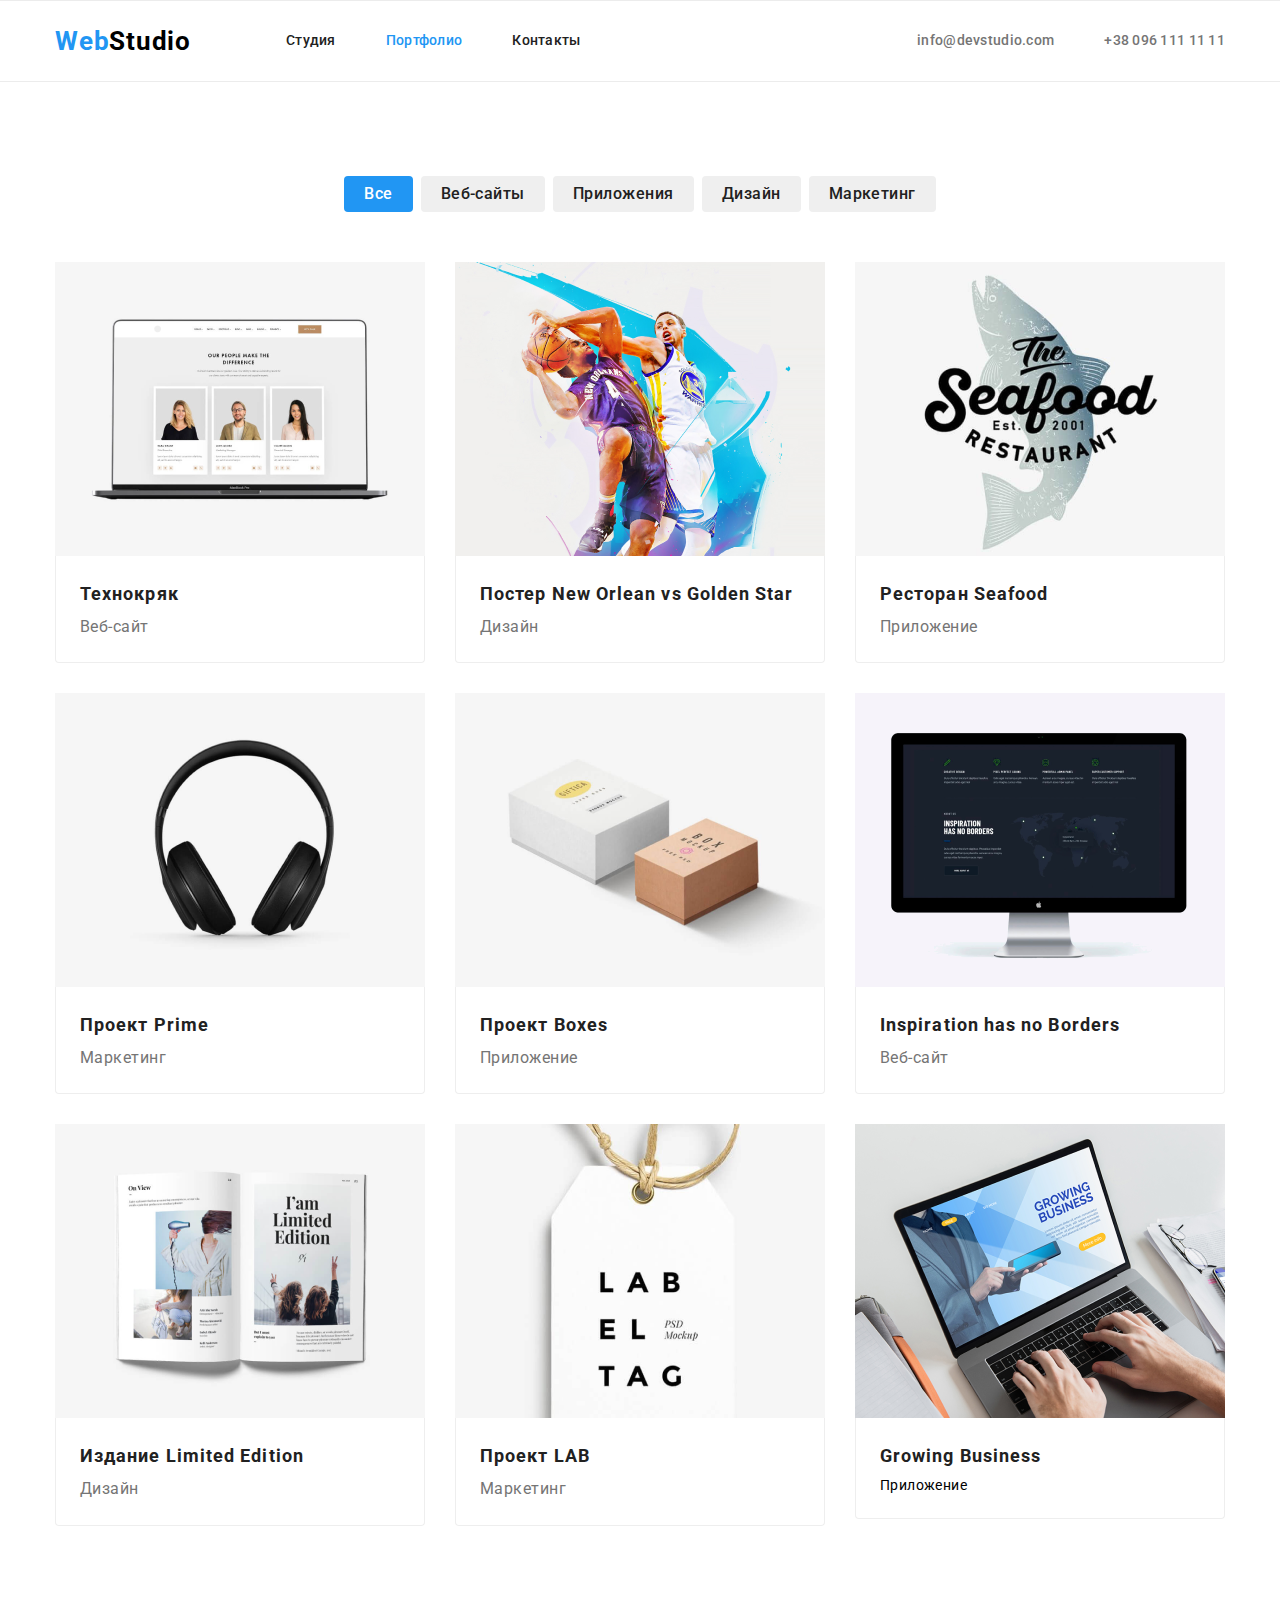
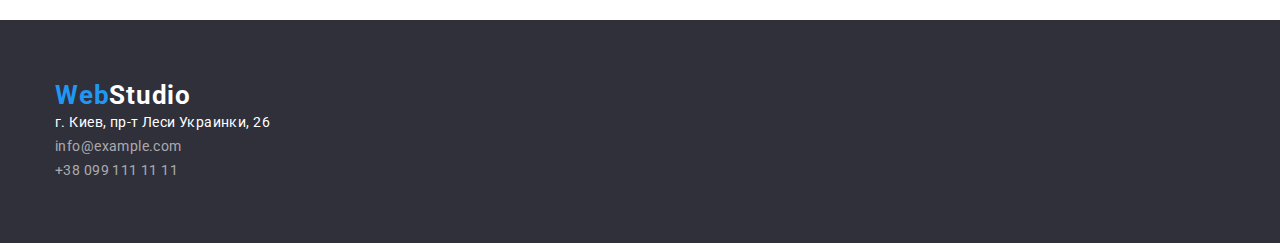
==== portfolio.html @ 72d3993e "first save" ====
<!DOCTYPE html>
<html lang="en">
<head>
    <meta charset="UTF-8">
    <meta http-equiv="X-UA-Compatible" content="IE=edge">
    <meta name="viewport" content="width=device-width, initial-scale=1.0">
    <title>Portfolio</title>
<!--Шрифты-->
<link rel="preconnect" href="https://fonts.googleapis.com">
<link rel="preconnect" href="https://fonts.gstatic.com" crossorigin>
<link href="https://fonts.googleapis.com/css2?family=Raleway:wght@500&family=Roboto:wght@400;500;700;900&display=swap"
    rel="stylesheet">
<!-- Конец шрифтов -->

<!-- Normalize styles старт -->
<link rel="stylesheet" href="https://cdn.jsdelivr.net/npm/modern-normalize@1.1.0/modern-normalize.min.css">
<!-- Normalize styles конец -->

<!-- Кастомніе стили -->
    <link rel="stylesheet" href="./css/styles.css">
    
    
    </head>

<body>
    <!--Шапка сайта-->
    
    <header class="header header-wrapper">
        <div class="container header-container">
        <nav class="header-container">
            <a class="header-logo link" href="./index.html">Web<span class="logo">Studio</span></a>

            <ul class="header-list list header-color">
                <li class="header-list-item"><a class="nav-link link" href="./index.html">Студия</a></li>
                <li class="header-list-item"><a class="nav-link link current" href="./portfolio.html">Портфолио</a></li>
                <li class="header-list-item"><a class="nav-link link" href="./index.html">Контакты</a></li>
            </ul>
        </nav>

        <ul class="header-list header-contact list">
    <li class=""><a class="header-link link" href="mailto:info@devstudio.com">info@devstudio.com</a></li>
    <li class="header-cntct"><a class="header-link link" href="tel:+380961111111">+38 096 111 11 11</a></li>
</ul>
</div>
</header>

    <main>
    <section class="section-distance">
        <div class="container">
    <!--Кнопки-->
    <h1 class="hidden">Кнопки</h1>
<ul class="button-portfolio">
    <li class="button-item"><button class="button-list btn-info current" type="button">Все</button></li>
    <li class="button-item"><button class="button-list btn-info" type="button">Веб-сайты</button></li>
    <li class="button-item"><button class="button-list btn-info" type="button">Приложения</button></li>
    <li class="button-item"><button class="button-list btn-info" type="button">Дизайн</button></li>
    <li class="button-item"><button class="button-list btn-info" type="button">Маркетинг</button></li>
</ul>


<!--Список работ-->
  
    
<ul class="card-list about-img card-set">
    <li class="card-img list card-set-item"><img src="./images/img1.png" alt="ноутбук" width="370" height="294">
    <div class="team-wrapper"><h2 class="card-title">Технокряк</h2>
    <p class="card-text">Веб-сайт</p></div>
</li>
   
    <li class="card-img list card-set-item"><img src="./images/img2.png" alt="баскетбол" width="370" height="294">
    <div class="team-wrapper"><h2 class="card-title">Постер New Orlean vs Golden Star</h2>
    <p class="card-text">Дизайн</p></div>
</li>
   
    <li class="card-img list card-set-item"><img src="./images/img3.png" alt="рыба" width="370" height="294">
    <div class="team-wrapper"><h2 class="card-title">Ресторан Seafood</h2>
    <p class="card-text">Приложение</p></div>
</li>
    
    <li class="card-img list card-set-item"><img src="./images/img4.png" alt="наушники" width="370" height="294">
    <div class="team-wrapper"><h2 class="card-title">Проект Prime</h2>
    <p class="card-text">Маркетинг</p></div>
</li>
    
    <li class="card-img list card-set-item"><img src="./images/img5.png" alt="коробки" width="370" height="294">
    <div class="team-wrapper"><h2 class="card-title">Проект Boxes</h2>
    <p class="card-text">Приложение</p></div>
</li>
    
    <li class="card-img list card-set-item"><img src="./images/img6.png" alt="монитор" width="370" height="294">
    <div class="team-wrapper"><h2 class="card-title">Inspiration has no Borders</h2>
    <p class="card-text">Веб-сайт</p></div>
</li>
    
    <li class="card-img list card-set-item"><img src="./images/img7.png" alt="журнал" width="370" height="294">
   <div class="team-wrapper"><h2 class="card-title">Издание Limited Edition</h2>
<p class="card-text">Дизайн</p></div>
</li>
    
    <li class="card-img list card-set-item"><img src="./images/img8.png" alt="брелок" width="370" height="294">
    <div class="team-wrapper"><h2 class="card-title">Проект LAB</h2>
    <p class="card-text">Маркетинг</p></div>
</li>
   
    <li class="card-img list card-set-item"><img src="./images/img9.png" alt="ноутбук с руками" width="370" height="294">
    <div class="team-wrapper"><h2 class="card-title">Growing Business</h2>
    <p>Приложение</p></div>
</li>
    
</ul>
    </div>
    </section>
    </main>


    <!--Футер-->
    <footer class="footer">
        <div class="container">
    <a class="header-logo link" href="./index.html">Web<span class="footer-logo-ft">Studio</span></a>

    <address>
        <p class="address">г. Киев, пр-т Леси Украинки, 26</p>
        <ul class="list footer-contact">
            <li><a class="link link-footer" href="mailto:info@example.com">info@example.com</a></li>
            <li><a class="link link-footer" href="tel:+380991111111">+38 099 111 11 11</a></li>
        </ul>
    </address>
        </div>
</footer>

</body>
</html>
---- css/styles.css ----
:root {
    /* fonts */
    --main-font: "Roboto";
    --secondary-font: "Raleway";

    /* text colors */
    --accent-txt-color: #2196F3;
    --main-color-btn: #212121;
    --card-text: #757575;
    --bg-color: #2F303A;
    --color-light: #FFFFFF;


    /* bg-colors */

    /* others */

    --items: 3;
    --indent: 30px;

}


body {
    font-family: "Roboto", "Raleway", sans-serif;
    font-size: 14px;
    line-height: 1.71;
    letter-spacing: 0.03em;
    
}


/* reset */
h1,
h2,
h3,
h4,
p {
    margin: 0;
}



img {
    display: block;
    max-width: 100%;
    height: auto;
}

section {
    padding: 94px 0;
}

/* Сітка із застосуванням flex-box */



 .about-img {
     display: flex;
     
     padding: 0;
   
    margin: -15px;

 }

 .card-set {
     display: flex;
     flex-wrap: wrap;
     
     
 }

   .card-img {
    max-width: 100%;
        padding: 0;
      margin: 15px;

   }

 .card-set-item {
     display: block;
     flex-basis: calc((100% - var(--indent) * var(--items)) / var(--items));
     max-width: 100%;
     height: auto;
     border-radius: 4px;
     border: 0p;
 }

 .card-img.list.card-set-item {
     margin: 15px;
 }
 
  .card-img.list.card-set-item:nth-child(3n) {
    margin-right: 0;
  }



    .card-set-foto {
        --items: 4;
        
    }



/* common styles start */
    .link {
        text-decoration: none;


    }

    .list {
        list-style: none;
        margin: 0;
        padding: 0;
    }

/* common sryles end */

/* Header section */




.container {
    width: 1200px;
    padding-left: 15px;
    padding-right: 15px;
    margin-left: auto;
    margin-right: auto;

}



.link {
    font-weight: 500;
    font-size: 14px;
    line-height: 1.14;
    letter-spacing: 0.02em;
}

 .header-link {
     color: var(--card-text);
     
}

.header-container {
    display: flex;
    align-items: center;
}


.header-list {
    display: flex;
}

.header-contact {
    margin-left: auto
}

.header-logo {
    margin-right: 95px;
}

    .header-list-item:not(:last-child) {
        margin-right: 50px;
}


    .nav-link {
        display:block;
        color: var(--main-color-btn);
        padding-top: 32px;
        padding-bottom: 32px;
    }

          .current {
              color: var(--accent-txt-color);
    
          }

    .header-link:hover,
    .header-link:focus {
        color: var(--accent-txt-color);
    }


    .header-link {
        padding-top: 32px;
        padding-bottom: 32px;
    }

    .header-contact {
        font-weight: 500;
        font-size: 14px;
        line-height: 1,14;
        letter-spacing: 0.02em;
        color: var(--card-text);
    }


    .header-cntct {
        margin-left: 50px;
    }


    .header-logo {
        font-weight: 700;
            font-size: 26px;
            line-height: 1.19;
            letter-spacing: 0.03em;
            color: var(--accent-txt-color);
    }

        .logo {
            color: #000000;
        }

     

         .main-color-btn {
            color: var(--main-color-btn);
        }



/* Hero section */

    .hero {

        padding-top: 200px;
        padding-bottom: 200px;
       
        background-color: var(--bg-color);
        
    }

    .hidden {
        display: none;
        
    }

    .button-item:not(:last-child) {
        margin-right: 8px;
       
    }


    .button-portfolio {
       display: flex;
       justify-content: center;
       padding: 0;
       margin: 0;
       margin-bottom: 50px;
       
 }

    .btn {
        border-radius: 4px;

    }

    .btn-info {
        border-radius: 4px;
    }


    .hero-btn {
        padding: 10px 30px;
        font-family: inherit;
        font-weight: 700;
        font-size: 16px;
        line-height: 1.87;
        letter-spacing: 0.06em;
        color: var(--color-light);
        background-color: var(--accent-txt-color);
        
        
    }

    .button-list {
        padding: 5px 20px;
        font-family: inherit;
        font-weight: 500;
        font-size: 16px;
        line-height: 1.62;
        text-align: left;
        letter-spacing: 0.03em;
        color: var(--main-color-btn);

        cursor: pointer;
    }
    

         ul {
            list-style: none;
    }


        button {
            display:flex;
            align-items: center;
            text-align: center;
            margin: 0 auto;
            cursor: pointer;
            border: none;
    }


    .button-list.current,
    .button-list:hover,
    .button-list:focus {
        background-color: var(--accent-txt-color);
        color: var(--color-light);

    }

   


    .team-wrapper {
        padding: 20px 24px;
        background: #FFFFFF;
        border: 1px solid #EEEEEE;
        border-top: none;
    }

    .header-wrapper {
        border: 1px solid #ECECEC;
        border-left: none;
        border-right: none;
    }

    .team-wrapper {
        background: #FFFFFF;
        border-radius: 0px 0px 4px 4px;
    
    }



    .cards {
        padding: 30px 0;
    }
    /* .card-img:last-child,
    .card-img:nth-child(3n) {
        margin: 0;
    } */


        .team-img {
            display:block;
            max-width:100%;
            height: auto;
        }

   
    .team-item {
        margin-right: -15px;
        width: 270px;
        margin: 15px;
        padding: 0;
        box-shadow: 0px 1px 3px rgba(0, 0, 0, 0.12), 0px 1px 1px rgba(0, 0, 0, 0.14), 0px 2px 1px rgba(0, 0, 0, 0.2);

    }

   


    /* .team-item:last-child {
        margin: 0;
    } */
    

    .card-title {
        font-weight: 700;
        font-size: 18px;
        line-height: 2;
        letter-spacing: 0.06em;
        
        color: var(--main-color-btn);
    }
    
        .card-text {
            font-weight: 400;
                font-size: 16px;
                line-height: 1.89;
                letter-spacing: 0.03em;
            
                color: var(--card-text);
        }

    .uppertitle {
      font-weight: 900;
      font-size: 44px;
      line-height: 1.36;
      text-align: center;
      letter-spacing: 0.06em;
      text-transform: uppercase;
      color: var(--color-light);
      max-width: 696px;
      margin: 0 auto;
      margin-bottom: 30px;
  }

    .btn:hover,
    .btn:focus{
        
        background-color: #188CE8;
    }

    .benefits-us {
        display: flex;
        justify-content: space-between;


}

    .benefits-info {
        widows: 270px;
        flex-basis: calc((100% - 90px) / 4);
    }


    .benefits-about {
            margin-bottom: 10px;
            font-weight: 700;
            font-size: 14px;
            line-height: 16px;
            letter-spacing: 0.03em;
            text-transform: uppercase;
        
            color: var(--main-color-btn);
    }

    .benefits-description {
            font-weight: 400;
            font-size: 14px;
            line-height: 1.71;
            letter-spacing: 0.03em;
            color: var(--card-text);
    }

    .about-us {
            font-weight: 700;
            font-size: 36px;
            line-height: 1.17;
            text-align: center;
            letter-spacing: 0.03em;
            color: var(--main-color-btn);
            margin-bottom: 50px;
    }
  

    .team {
        padding: 94px 0;
        background: #F5F4FA;
    }

        .team-us {
            font-weight: 700;
            font-size: 36px;
            line-height: 42px;
            text-align: center;
            letter-spacing: 0.03em;
            

            
            color: var(--main-color-btn);
           margin-bottom: 50px;

        }

        .team-employees {
            font-weight: 500;
            font-size: 16px;
            line-height: 1.19;
            text-align: center;
            letter-spacing: 0.03em;

            color: var(--main-color-btn);
            margin-bottom: 10px;
        }


            .place-work {
                
                font-weight: 400;
                font-size: 16px;
                line-height: 1.19;
                text-align: center;
                letter-spacing: 0.03em;

                color:var(--card-text);
            }




    .footer {
        padding: 60px 0;
        background-color: var(--bg-color);
    }

    .footer-logo {
        font-weight: 700;
        font-size: 26px;
        line-height: 1.19;
        letter-spacing: 0.03em;
        color: var(--accent-txt-color);
    }
     
     .link:hover,
     .link:focus {
        color: var(--accent-txt-color);
     }

     .footer-logo-ft {
        color: var(--color-light);
     }

     .address {
        font-style: normal;
        font-weight: 400;
        font-size: 14px;
        line-height: 1.71;
        letter-spacing: 0.03em;
        color: var(--color-light);
     }

     .link-footer {
        font-style: normal;
        font-weight: 400;
        font-size: 14px;
        line-height: 1.71;
        letter-spacing: 0.03em;
        color: rgba(255, 255, 255, 0.6);

     }
    
     .footer-contact {
            text-decoration: none;
     }
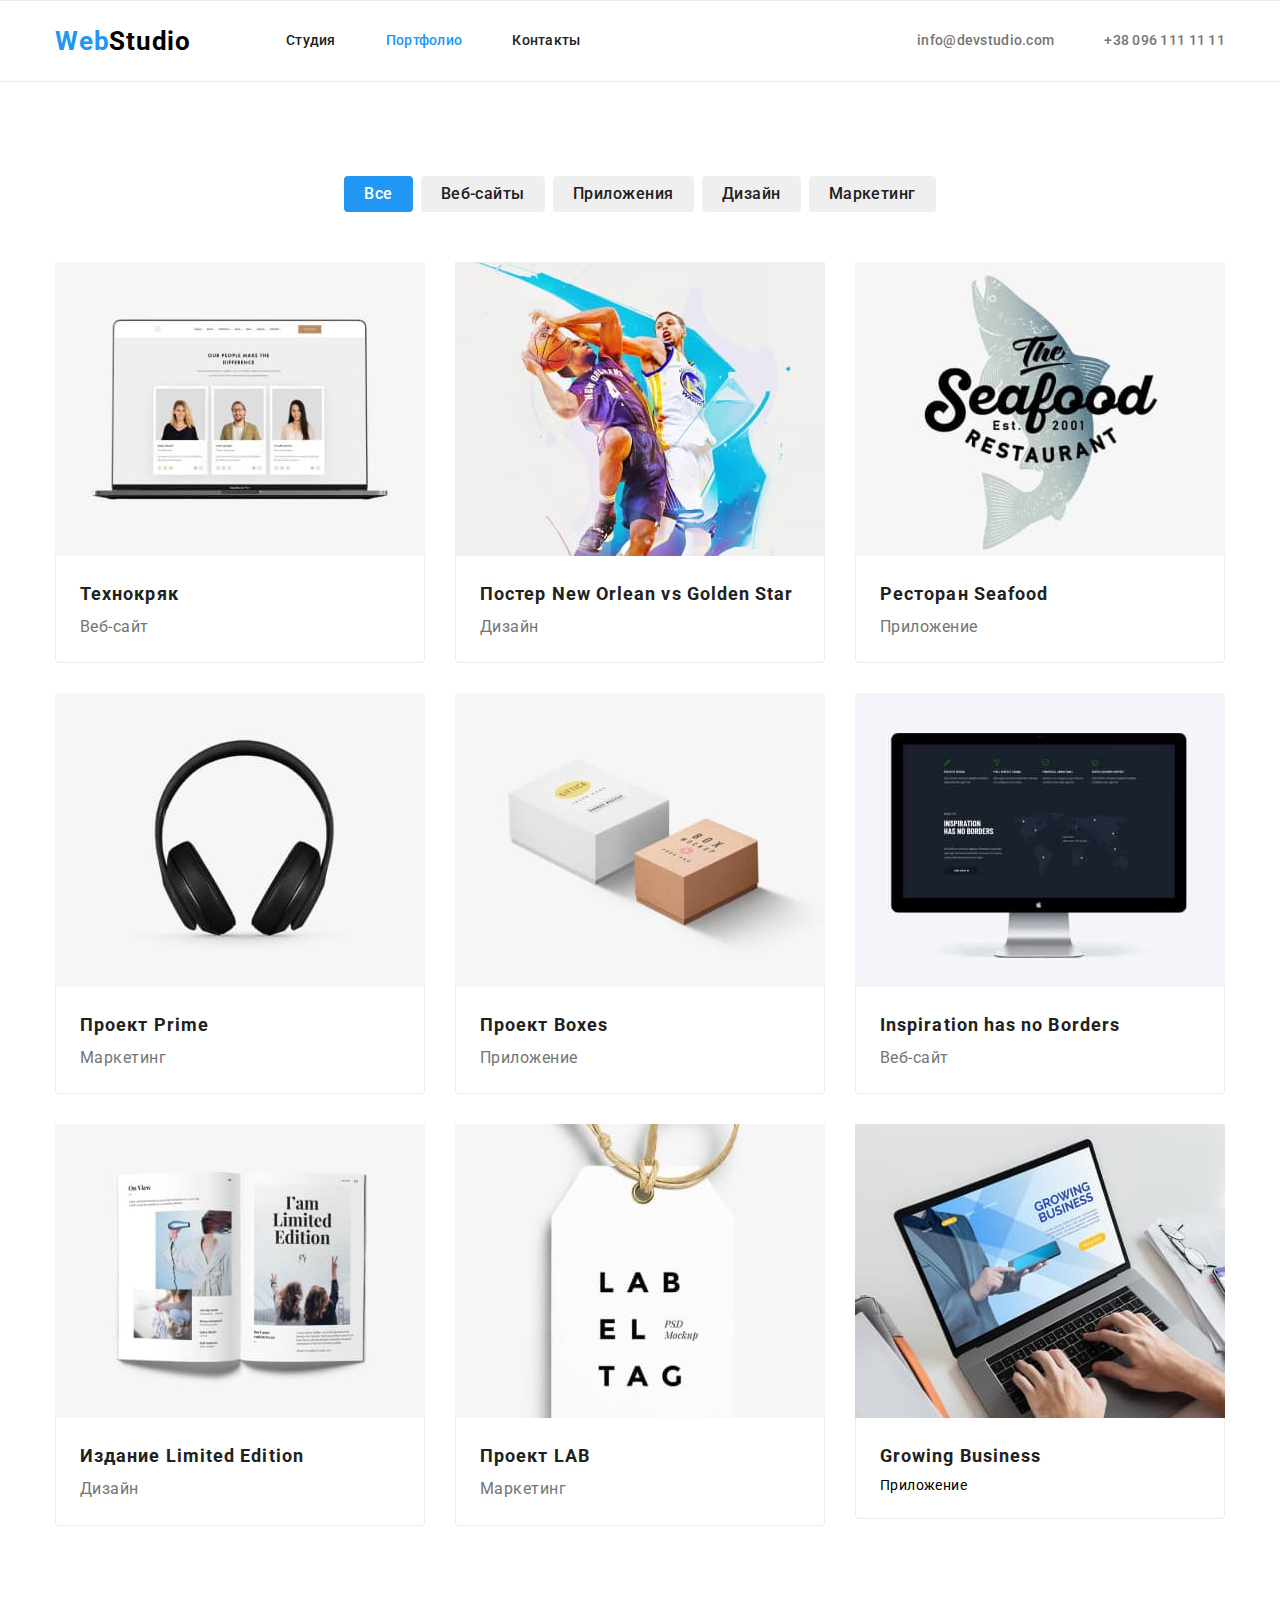
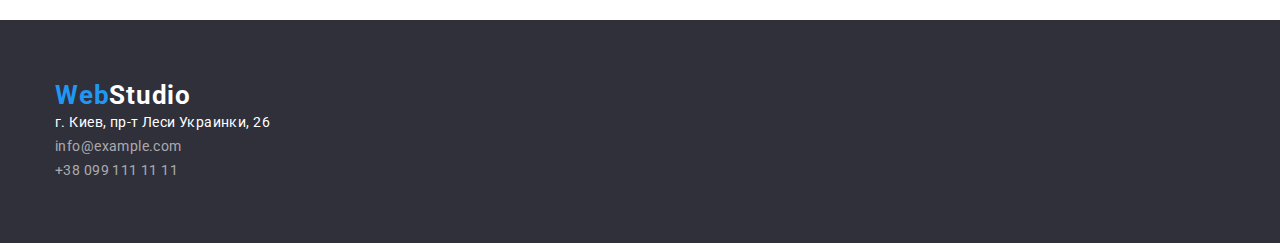
==== commit ef12effa: "update foto with squoosh" ====
--- a/portfolio.html
+++ b/portfolio.html
@@ -62,47 +62,47 @@
   
     
 <ul class="card-list about-img card-set">
-    <li class="card-img list card-set-item"><img src="./images/img1.png" alt="ноутбук" width="370" height="294">
+    <li class="card-img list card-set-item"><img src="./images/img1.jpg" alt="ноутбук" width="370" height="294">
     <div class="team-wrapper"><h2 class="card-title">Технокряк</h2>
     <p class="card-text">Веб-сайт</p></div>
 </li>
    
-    <li class="card-img list card-set-item"><img src="./images/img2.png" alt="баскетбол" width="370" height="294">
+    <li class="card-img list card-set-item"><img src="./images/img2.jpg" alt="баскетбол" width="370" height="294">
     <div class="team-wrapper"><h2 class="card-title">Постер New Orlean vs Golden Star</h2>
     <p class="card-text">Дизайн</p></div>
 </li>
    
-    <li class="card-img list card-set-item"><img src="./images/img3.png" alt="рыба" width="370" height="294">
+    <li class="card-img list card-set-item"><img src="./images/img3.jpg" alt="рыба" width="370" height="294">
     <div class="team-wrapper"><h2 class="card-title">Ресторан Seafood</h2>
     <p class="card-text">Приложение</p></div>
 </li>
     
-    <li class="card-img list card-set-item"><img src="./images/img4.png" alt="наушники" width="370" height="294">
+    <li class="card-img list card-set-item"><img src="./images/img4.jpg" alt="наушники" width="370" height="294">
     <div class="team-wrapper"><h2 class="card-title">Проект Prime</h2>
     <p class="card-text">Маркетинг</p></div>
 </li>
     
-    <li class="card-img list card-set-item"><img src="./images/img5.png" alt="коробки" width="370" height="294">
+    <li class="card-img list card-set-item"><img src="./images/img5.jpg" alt="коробки" width="370" height="294">
     <div class="team-wrapper"><h2 class="card-title">Проект Boxes</h2>
     <p class="card-text">Приложение</p></div>
 </li>
     
-    <li class="card-img list card-set-item"><img src="./images/img6.png" alt="монитор" width="370" height="294">
+    <li class="card-img list card-set-item"><img src="./images/img6.jpg" alt="монитор" width="370" height="294">
     <div class="team-wrapper"><h2 class="card-title">Inspiration has no Borders</h2>
     <p class="card-text">Веб-сайт</p></div>
 </li>
     
-    <li class="card-img list card-set-item"><img src="./images/img7.png" alt="журнал" width="370" height="294">
+    <li class="card-img list card-set-item"><img src="./images/img7.jpg" alt="журнал" width="370" height="294">
    <div class="team-wrapper"><h2 class="card-title">Издание Limited Edition</h2>
 <p class="card-text">Дизайн</p></div>
 </li>
     
-    <li class="card-img list card-set-item"><img src="./images/img8.png" alt="брелок" width="370" height="294">
+    <li class="card-img list card-set-item"><img src="./images/img8.jpg" alt="брелок" width="370" height="294">
     <div class="team-wrapper"><h2 class="card-title">Проект LAB</h2>
     <p class="card-text">Маркетинг</p></div>
 </li>
    
-    <li class="card-img list card-set-item"><img src="./images/img9.png" alt="ноутбук с руками" width="370" height="294">
+    <li class="card-img list card-set-item"><img src="./images/img9.jpg" alt="ноутбук с руками" width="370" height="294">
     <div class="team-wrapper"><h2 class="card-title">Growing Business</h2>
     <p>Приложение</p></div>
 </li>
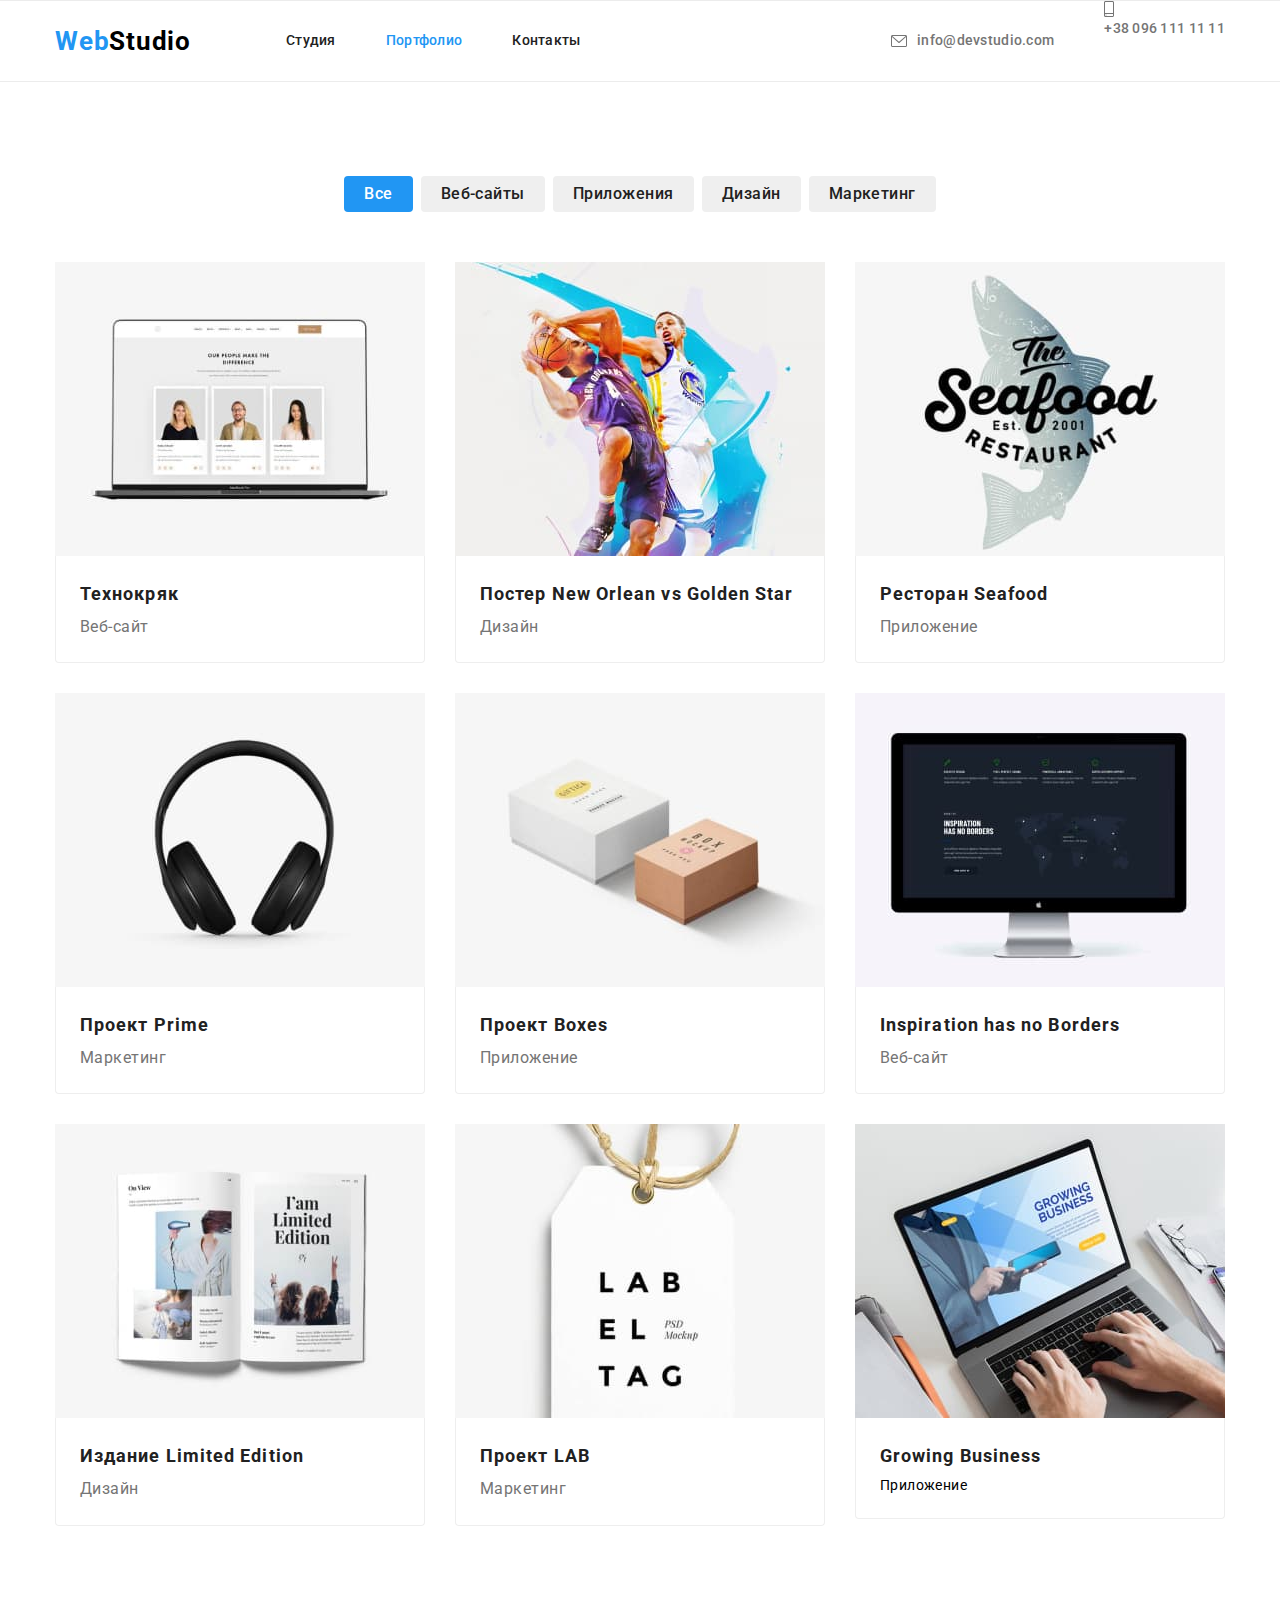
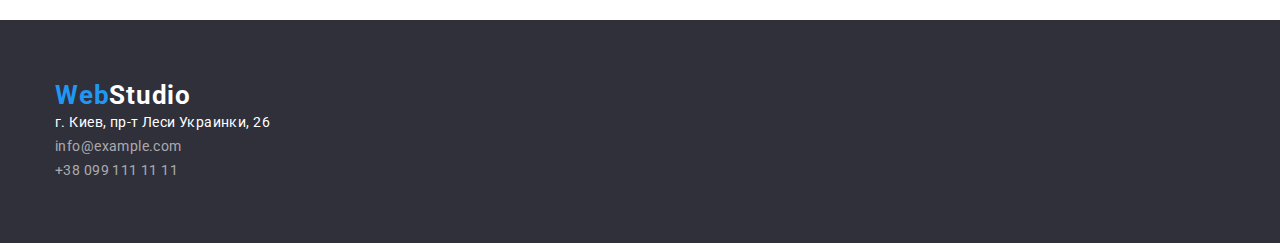
==== commit aedad095: "save index.html" ====
--- a/portfolio.html
+++ b/portfolio.html
@@ -38,8 +38,8 @@
         </nav>
 
         <ul class="header-list header-contact list">
-    <li class=""><a class="header-link link" href="mailto:info@devstudio.com">info@devstudio.com</a></li>
-    <li class="header-cntct"><a class="header-link link" href="tel:+380961111111">+38 096 111 11 11</a></li>
+    <li class="header-cntct header-contacts-item"><a class="header-link link" href="mailto:info@devstudio.com">info@devstudio.com</a></li>
+    <li class="header-tel-item"><a class="header-link link" href="tel:+380961111111">+38 096 111 11 11</a></li>
 </ul>
 </div>
 </header>
@@ -50,11 +50,11 @@
     <!--Кнопки-->
     <h1 class="hidden">Кнопки</h1>
 <ul class="button-portfolio">
-    <li class="button-item"><button class="button-list btn-info current" type="button">Все</button></li>
-    <li class="button-item"><button class="button-list btn-info" type="button">Веб-сайты</button></li>
-    <li class="button-item"><button class="button-list btn-info" type="button">Приложения</button></li>
-    <li class="button-item"><button class="button-list btn-info" type="button">Дизайн</button></li>
-    <li class="button-item"><button class="button-list btn-info" type="button">Маркетинг</button></li>
+    <li class="button-item section-shadow"><button class="button-list btn-info current" type="button">Все</button></li>
+    <li class="button-item section-shadow"><button class="button-list btn-info" type="button">Веб-сайты</button></li>
+    <li class="button-item section-shadow"><button class="button-list btn-info" type="button">Приложения</button></li>
+    <li class="button-item section-shadow"><button class="button-list btn-info" type="button">Дизайн</button></li>
+    <li class="button-item section-shadow"><button class="button-list btn-info" type="button">Маркетинг</button></li>
 </ul>
 
 
--- a/css/styles.css
+++ b/css/styles.css
@@ -50,6 +50,10 @@
 section {
     padding: 94px 0;
 }
+
+
+
+
 
 /* Сітка із застосуванням flex-box */
 
@@ -87,6 +91,15 @@
      border: 0p;
  }
 
+    .card-set-item:hover,
+    .card-set-item:focus {
+        border: 1px solid #EEEEEE;
+        box-shadow: 0px 1px 1px rgba(0, 0, 0, 0.12), 
+        0px 4px 4px rgba(0, 0, 0, 0.06), 
+        1px 4px 6px rgba(0, 0, 0, 0.16);
+        cursor: pointer;
+    }
+
  .card-img.list.card-set-item {
      margin: 15px;
  }
@@ -157,8 +170,20 @@
     display: flex;
 }
 
+
+
 .header-contact {
     margin-left: auto
+}
+
+.header-contacts-item:not(:last-child) {
+    margin-right: 50px;
+}
+
+.header-contacts-item {
+    display: flex;
+    align-items: center;
+    justify-content: center;
 }
 
 .header-logo {
@@ -182,16 +207,7 @@
     
           }
 
-    .header-link:hover,
-    .header-link:focus {
-        color: var(--accent-txt-color);
-    }
-
-
-    .header-link {
-        padding-top: 32px;
-        padding-bottom: 32px;
-    }
+    
 
     .header-contact {
         font-weight: 500;
@@ -206,6 +222,60 @@
         margin-left: 50px;
     }
 
+        .header-link:hover,
+        .header-link:focus {
+            color: var(--accent-txt-color);
+        }
+    
+    
+        .header-link {
+            padding-top: 32px;
+            padding-bottom: 32px;
+        }
+
+    .header-cntct::before {
+        display: block;
+        content: "";
+        width: 16px;
+      height: 12px;
+        background-image: url("../images/envelope.svg");
+        background-size: contain;
+        background-repeat: no-repeat;
+        background-position: center;
+        margin-right: 10px;
+        
+    }
+
+        .header-cntct:hover,
+        .header-cntct:focus {
+            color: var(--accent-txt-color);
+            cursor: pointer;
+        }
+
+                .header-tel-item::before {
+                    display: block;
+                        content: "";
+                        width: 10px;
+                        height: 16px;
+                        background-image: url("../images/smartphone.svg");
+                        background-size: contain;
+                        background-repeat: no-repeat;
+                        background-position: center;
+                        margin-right: 10px;
+                }
+
+                    .header-tel-item:hover,
+                    .header-tel-item:focus {
+                        color: var(--accent-txt-color);
+                        cursor: pointer;
+                    }
+
+
+        /* .header-contacts-item::before {
+            background-image: url("../images/envelope.svg");
+           
+        } */
+
 
     .header-logo {
         font-weight: 700;
@@ -229,19 +299,57 @@
 
 /* Hero section */
 
+
+   
+
     .hero {
-
+        background-color: var(--bg-color);
+        max-width: 1600px;
+        margin-left: auto;
+        margin-right: auto;
+        height: 600px;
         padding-top: 200px;
         padding-bottom: 200px;
-       
-        background-color: var(--bg-color);
-        
-    }
+    
+        background-image: linear-gradient(to right,
+        rgba(47, 48, 58, 0.4),
+        rgba(47, 48, 58, 0.4)), 
+        url(../images/Hero-img.jpg);
+        background-repeat: no-repeat;
+        background-position: center;
+        background-size: cover;
+        
+    }
+
+         .uppertitle {
+             font-weight: 900;
+             font-size: 44px;
+             line-height: 1.36;
+             text-align: center;
+             letter-spacing: 0.06em;
+             text-transform: uppercase;
+             color: var(--color-light);
+             max-width: 696px;
+             margin: 0 auto;
+             margin-bottom: 30px;
+         }
 
     .hidden {
         display: none;
         
     }
+
+    .section-shadow:hover,
+    .section-shadow:focus {
+        box-shadow: 0px 3px 1px rgba(0, 0, 0, 0.1), 
+        0px 1px 2px rgba(0, 0, 0, 0.08),
+        0px 2px 2px rgba(0, 0, 0, 0.12);
+        border-radius: 4px;
+
+        cursor: pointer;
+
+    }
+
 
     .button-item:not(:last-child) {
         margin-right: 8px;
@@ -367,8 +475,6 @@
 
     }
 
-   
-
 
     /* .team-item:last-child {
         margin: 0;
@@ -393,24 +499,65 @@
                 color: var(--card-text);
         }
 
-    .uppertitle {
-      font-weight: 900;
-      font-size: 44px;
-      line-height: 1.36;
-      text-align: center;
-      letter-spacing: 0.06em;
-      text-transform: uppercase;
-      color: var(--color-light);
-      max-width: 696px;
-      margin: 0 auto;
-      margin-bottom: 30px;
-  }
+   
 
     .btn:hover,
     .btn:focus{
         
         background-color: #188CE8;
     }
+
+        .regular-customers {
+            font-weight: 700;
+            font-size: 36px;
+            line-height: 42px;
+            text-align: center;
+            letter-spacing: 0.03em;
+    
+            color: #212121;
+            margin-bottom: 50px;
+            }
+
+
+        .regular-us {
+            display: flex;
+            gap: 30px;
+        }
+
+
+            .regular-info {
+                width: 170px;
+                
+            }
+
+                .regular-icon {
+                    width: 106px;
+                    height: 60px;
+                }
+
+                .regular-icon-list {
+                    border: 1px solid #AFB1B8;
+                    border-radius: 4px;
+                    display: flex;
+                    justify-content: center;
+                    align-items: center;
+                    height: 92px;
+                    
+                }
+
+                .regular-icon-list:hover .regular-icon,
+                .regular-icon-list:focus .regular-icon {
+                    border: 1px solid var(--accent-text-color);
+                    fill: var(--accent-txt-color);
+                
+                }
+
+                .regular-icon {
+                    fill: rgba(175, 177, 184, 1);
+                }
+
+            
+
 
     .benefits-us {
         display: flex;
@@ -420,9 +567,28 @@
 }
 
     .benefits-info {
-        widows: 270px;
+        width: 270px;
         flex-basis: calc((100% - 90px) / 4);
     }
+
+    .benefits-icon {
+        width: 70px;
+        height: 70px;
+
+    }
+
+        .benefits-icon-list {
+            width: 270px;
+            height: 120px;
+            background: #F5F4FA;
+            border-radius: 4px;
+
+            display: flex;
+            justify-content: center;
+            align-items: center;
+            margin-bottom: 30px;
+            
+        }
 
 
     .benefits-about {
@@ -467,12 +633,13 @@
             text-align: center;
             letter-spacing: 0.03em;
             
-
-            
             color: var(--main-color-btn);
            margin-bottom: 50px;
 
         }
+
+
+
 
         .team-employees {
             font-weight: 500;
@@ -496,6 +663,40 @@
 
                 color:var(--card-text);
             }
+
+
+            .team-soc-link {
+                display: flex;
+                justify-content: center;
+            }
+
+            .team-soc-item {
+                margin-left: 10px;
+            }
+
+            .team-soc-link {
+                width: 40px;
+                height: 40%;
+                border-radius: 50%;
+                background-color: #fff;
+                display: flex;
+                justify-content: center;
+                align-items: center;
+            }
+
+            .team-soc-link:hover,
+            .team-soc-link:focus {
+                background-color: var(--accent-txt-color);
+                
+            }
+
+            .team-soc-link:hover .team-soc-icon,
+            .team-soc-link:focus .team-soc-icon {
+                fill: #FFFFFF;
+
+            }
+
+            
 
 
 
@@ -543,4 +744,29 @@
     
      .footer-contact {
             text-decoration: none;
+     }
+
+
+     .soc-links-footer-list {
+        display: flex;
+        gap: 10px;
+     }
+
+     .soc-links-footer {
+        width: 44px;
+        height: 44px;
+        border-radius: 50%;
+
+        background: rgba(255, 255, 255, 0.1);
+        display: flex;
+        justify-content: center;
+        align-items: center;
+        fill: #FFFFFF;
+
+     }
+
+     .soc-link-footer:hover,
+     .soc-link-footer:focus {
+        border-color: var(--accent-txt-color);
+        fill: #FFFFFF;
      }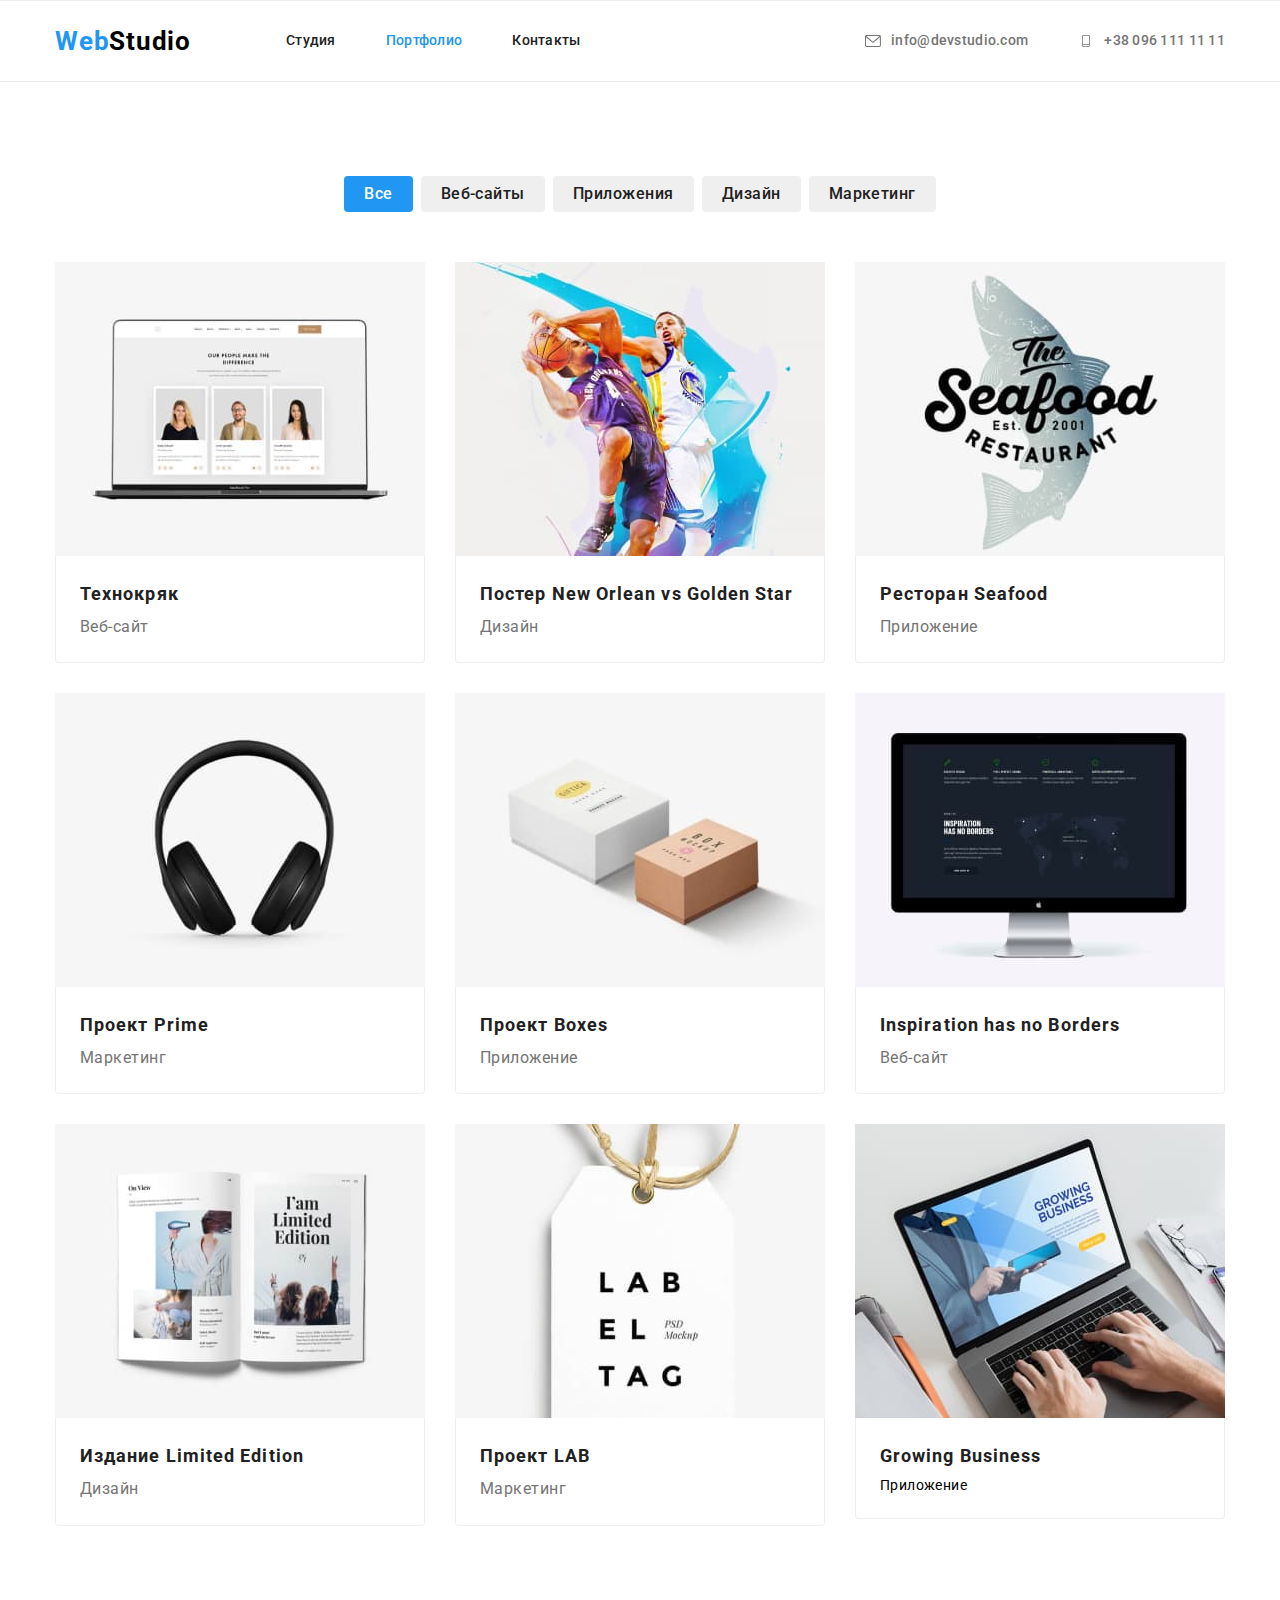
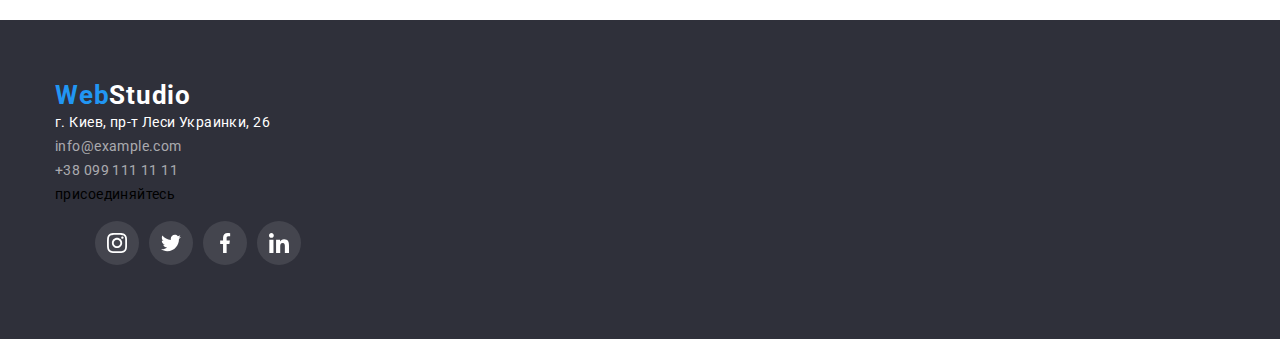
==== commit b773ecf1: "save" ====
--- a/portfolio.html
+++ b/portfolio.html
@@ -38,11 +38,19 @@
         </nav>
 
         <ul class="header-list header-contact list">
-    <li class="header-cntct header-contacts-item"><a class="header-link link" href="mailto:info@devstudio.com">info@devstudio.com</a></li>
-    <li class="header-tel-item"><a class="header-link link" href="tel:+380961111111">+38 096 111 11 11</a></li>
-</ul>
-</div>
-</header>
+             <li class="header-cntct header-contacts-item"><a class="header-link link" href="mailto:info@devstudio.com">
+                <svg class="contact-link-icon" width="16" height="12">
+                    <use href="./images/icons.svg#icon-envelope"></use>
+                </svg>info@devstudio.com</a></li>
+
+            <li class="header-tel-item"><a class="header-link link" href="tel:+380961111111">
+                <svg class="contact-link-icon" width="16" height="12">
+                    <use href="./images/icons.svg#icon-telephone"></use>
+                </svg>+38 096 111 11 11</a></li>
+
+        </ul>
+            </div>
+                </header>
 
     <main>
     <section class="section-distance">
@@ -125,6 +133,44 @@
             <li><a class="link link-footer" href="tel:+380991111111">+38 099 111 11 11</a></li>
         </ul>
     </address>
+    <div class="soc-links-footer-section">
+        <p class="soc-links-footer-title">присоединяйтесь</p>
+        <ul class="soc-links-footer-list">
+            <li class="soc-links-footer-item">
+                <div class="soc-links-footer">
+                    <svg class="soc-links-footer-link" width="20" height="20">
+                        <use href="./images/icons.svg#icon-instagram"></use>
+                    </svg>
+                </div>
+            </li>
+    
+            <li class="soc-links-footer-item">
+                <div class="soc-links-footer">
+                    <svg class="soc-links-footer-link" width="20" height="20">
+                        <use href="./images/icons.svg#icon-twitter"></use>
+                    </svg>
+                </div>
+            </li>
+    
+            <li class="soc-links-footer-item">
+                <div class="soc-links-footer">
+                    <svg class="soc-links-footer-link" width="20" height="20">
+                        <use href="./images/icons.svg#icon-facebook"></use>
+                    </svg>
+                </div>
+            </li>
+    
+            <li class="soc-links-footer-item">
+                <div class="soc-links-footer">
+                    <svg class="soc-links-footer-link" width="20" height="20">
+                        <use href="./images/icons.svg#icon-linkedin"></use>
+                    </svg>
+                </div>
+            </li>
+    
+        </ul>
+    </div>
+    
         </div>
 </footer>
 
--- a/css/styles.css
+++ b/css/styles.css
@@ -157,6 +157,7 @@
 
  .header-link {
      color: var(--card-text);
+
      
 }
 
@@ -218,8 +219,8 @@
     }
 
 
-    .header-cntct {
-        margin-left: 50px;
+    .header-cntct:not(:last-child) {
+        margin-right: 50px;
     }
 
         .header-link:hover,
@@ -231,20 +232,28 @@
         .header-link {
             padding-top: 32px;
             padding-bottom: 32px;
-        }
-
-    .header-cntct::before {
+            display: flex;
+            align-items: center;
+        }
+
+        .contact-link-icon {
+            margin-right: 10px;
+            fill: currentColor;
+        }
+
+
+    /* .header-cntct::before {
         display: block;
         content: "";
         width: 16px;
-      height: 12px;
+        height: 12px;
         background-image: url("../images/envelope.svg");
         background-size: contain;
         background-repeat: no-repeat;
         background-position: center;
         margin-right: 10px;
         
-    }
+    } */
 
         .header-cntct:hover,
         .header-cntct:focus {
@@ -252,7 +261,7 @@
             cursor: pointer;
         }
 
-                .header-tel-item::before {
+                /* .header-tel-item::before {
                     display: block;
                         content: "";
                         width: 10px;
@@ -262,7 +271,7 @@
                         background-repeat: no-repeat;
                         background-position: center;
                         margin-right: 10px;
-                }
+                } */
 
                     .header-tel-item:hover,
                     .header-tel-item:focus {
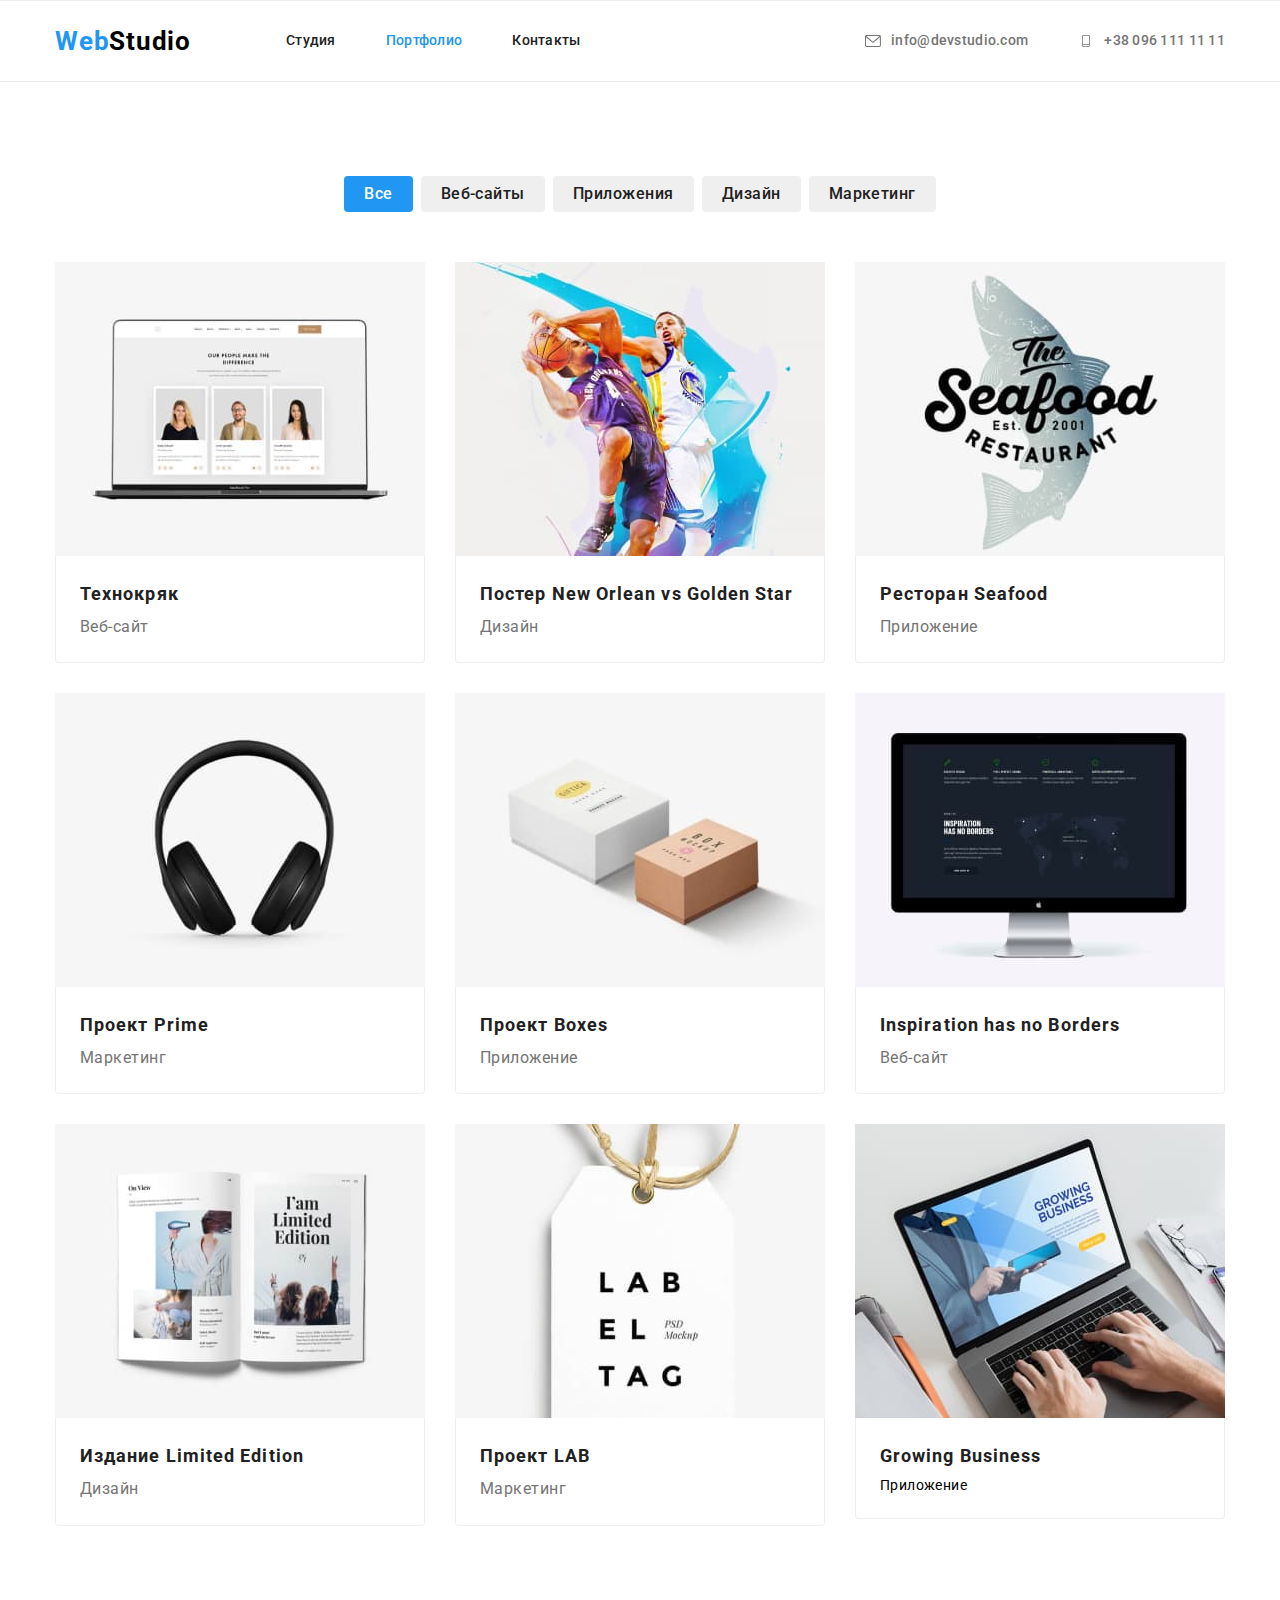
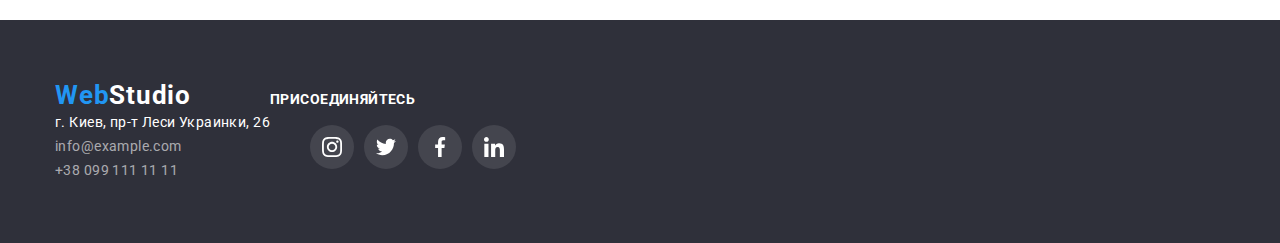
==== commit 2d86b6dc: "save" ====
--- a/portfolio.html
+++ b/portfolio.html
@@ -70,7 +70,7 @@
   
     
 <ul class="card-list about-img card-set">
-    <li class="card-img list card-set-item"><img src="./images/img1.jpg" alt="ноутбук" width="370" height="294">
+    <li class="card-img list card-set-item"><img class="card-link" src="./images/img1.jpg" alt="ноутбук" width="370" height="294">
     <div class="team-wrapper"><h2 class="card-title">Технокряк</h2>
     <p class="card-text">Веб-сайт</p></div>
 </li>
@@ -122,57 +122,64 @@
 
 
     <!--Футер-->
-    <footer class="footer">
-        <div class="container">
-    <a class="header-logo link" href="./index.html">Web<span class="footer-logo-ft">Studio</span></a>
+<footer class="footer">
+    <div class="container footer-container">
+        <div class="footer-cntct">
+            <a class="footer-logo link" href="./index.html">Web<span class="footer-logo-ft">Studio</span></a>
 
-    <address>
-        <p class="address">г. Киев, пр-т Леси Украинки, 26</p>
-        <ul class="list footer-contact">
-            <li><a class="link link-footer" href="mailto:info@example.com">info@example.com</a></li>
-            <li><a class="link link-footer" href="tel:+380991111111">+38 099 111 11 11</a></li>
-        </ul>
-    </address>
-    <div class="soc-links-footer-section">
-        <p class="soc-links-footer-title">присоединяйтесь</p>
-        <ul class="soc-links-footer-list">
-            <li class="soc-links-footer-item">
-                <div class="soc-links-footer">
-                    <svg class="soc-links-footer-link" width="20" height="20">
-                        <use href="./images/icons.svg#icon-instagram"></use>
-                    </svg>
-                </div>
-            </li>
-    
-            <li class="soc-links-footer-item">
-                <div class="soc-links-footer">
-                    <svg class="soc-links-footer-link" width="20" height="20">
-                        <use href="./images/icons.svg#icon-twitter"></use>
-                    </svg>
-                </div>
-            </li>
-    
-            <li class="soc-links-footer-item">
-                <div class="soc-links-footer">
-                    <svg class="soc-links-footer-link" width="20" height="20">
-                        <use href="./images/icons.svg#icon-facebook"></use>
-                    </svg>
-                </div>
-            </li>
-    
-            <li class="soc-links-footer-item">
-                <div class="soc-links-footer">
-                    <svg class="soc-links-footer-link" width="20" height="20">
-                        <use href="./images/icons.svg#icon-linkedin"></use>
-                    </svg>
-                </div>
-            </li>
-    
-        </ul>
+            <address>
+                <p class="address">г. Киев, пр-т Леси Украинки, 26</p>
+
+                <ul class="list footer-contact">
+
+                    <li><a class="link link-footer" href="mailto:info@example.com">info@example.com</a></li>
+                    <li><a class="link link-footer" href="tel:+380991111111">+38 099 111 11 11</a></li>
+
+                </ul>
+            </address>
+        </div>
+
+        <div class="soc-links-footer-section">
+            <h3 class="soc-links-footer-title">присоединяйтесь</h3>
+            <ul class="soc-links-footer-list">
+                <li class="soc-links-footer-item">
+                    <div class="soc-links-footer">
+                        <svg class="soc-links-footer-link" width="20" height="20">
+                            <use href="./images/icons.svg#icon-instagram"></use>
+                        </svg>
+                    </div>
+                </li>
+
+                <li class="soc-links-footer-item">
+                    <div class="soc-links-footer">
+                        <svg class="soc-links-footer-link" width="20" height="20">
+                            <use href="./images/icons.svg#icon-twitter"></use>
+                        </svg>
+                    </div>
+                </li>
+
+                <li class="soc-links-footer-item">
+                    <div class="soc-links-footer">
+                        <svg class="soc-links-footer-link" width="20" height="20">
+                            <use href="./images/icons.svg#icon-facebook"></use>
+                        </svg>
+                    </div>
+                </li>
+
+                <li class="soc-links-footer-item">
+                    <div class="soc-links-footer">
+                        <svg class="soc-links-footer-link" width="20" height="20">
+                            <use href="./images/icons.svg#icon-linkedin"></use>
+                        </svg>
+                    </div>
+                </li>
+
+            </ul>
+        </div>
+
     </div>
-    
-        </div>
 </footer>
 
 </body>
+
 </html>--- a/css/styles.css
+++ b/css/styles.css
@@ -457,6 +457,33 @@
     
     }
 
+    .team-wrapper:hover,
+    .team-wrapper:focus {
+       border: 1px solid transparent;
+       color: #EEEEEE;
+          
+    }
+
+ .card-link {
+     display: block;
+ }
+
+    .card-link:hover,
+    .card-link:focus {
+        cursor: pointer;
+        box-shadow: 0px 1px 1px rgba(0, 0, 0, 0.12),
+            0px 4px 4px rgba(0, 0, 0, 0.06),
+            1px 4px 6px rgba(0, 0, 0, 0.16);
+            
+    }
+
+   
+/* 
+    .team-wrapper:hover,
+    .team-wrapper:focus {
+        border: 1px solid transparent;
+    } */
+
 
 
     .cards {
@@ -529,7 +556,8 @@
 
 
         .regular-us {
-            display: flex;
+            display:flex;
+            
             gap: 30px;
         }
 
@@ -540,6 +568,7 @@
             }
 
                 .regular-icon {
+                    fill: rgba(175, 177, 184, 1);
                     width: 106px;
                     height: 60px;
                 }
@@ -551,6 +580,7 @@
                     justify-content: center;
                     align-items: center;
                     height: 92px;
+                    outline: none;
                     
                 }
 
@@ -561,9 +591,7 @@
                 
                 }
 
-                .regular-icon {
-                    fill: rgba(175, 177, 184, 1);
-                }
+                
 
             
 
@@ -679,9 +707,9 @@
                 justify-content: center;
             }
 
-            .team-soc-item {
-                margin-left: 10px;
-            }
+                  .team-soc-item + .team-soc-item {
+                       margin-left: 10px;
+                   }
 
             .team-soc-link {
                 width: 40px;
@@ -699,10 +727,20 @@
                 
             }
 
+            .team-soc-icon {
+                fill: #AFB1B8;
+            }
+
+
             .team-soc-link:hover .team-soc-icon,
             .team-soc-link:focus .team-soc-icon {
                 fill: #FFFFFF;
 
+            }
+
+            .team-soc-list {
+                display: flex;
+                justify-content: center;
             }
 
             
@@ -721,6 +759,7 @@
         line-height: 1.19;
         letter-spacing: 0.03em;
         color: var(--accent-txt-color);
+       
     }
      
      .link:hover,
@@ -774,8 +813,21 @@
 
      }
 
-     .soc-link-footer:hover,
-     .soc-link-footer:focus {
+     .soc-links-footer:hover,
+     .soc-links-footer:focus {
         border-color: var(--accent-txt-color);
         fill: #FFFFFF;
+        cursor: pointer;
+     }
+
+     .footer-container {
+        display: flex;
+        align-items: baseline;
+     }
+
+     .soc-links-footer-title {
+        font-size: 14px;
+        text-transform: uppercase;
+        
+            color: #FFFFFF;
      }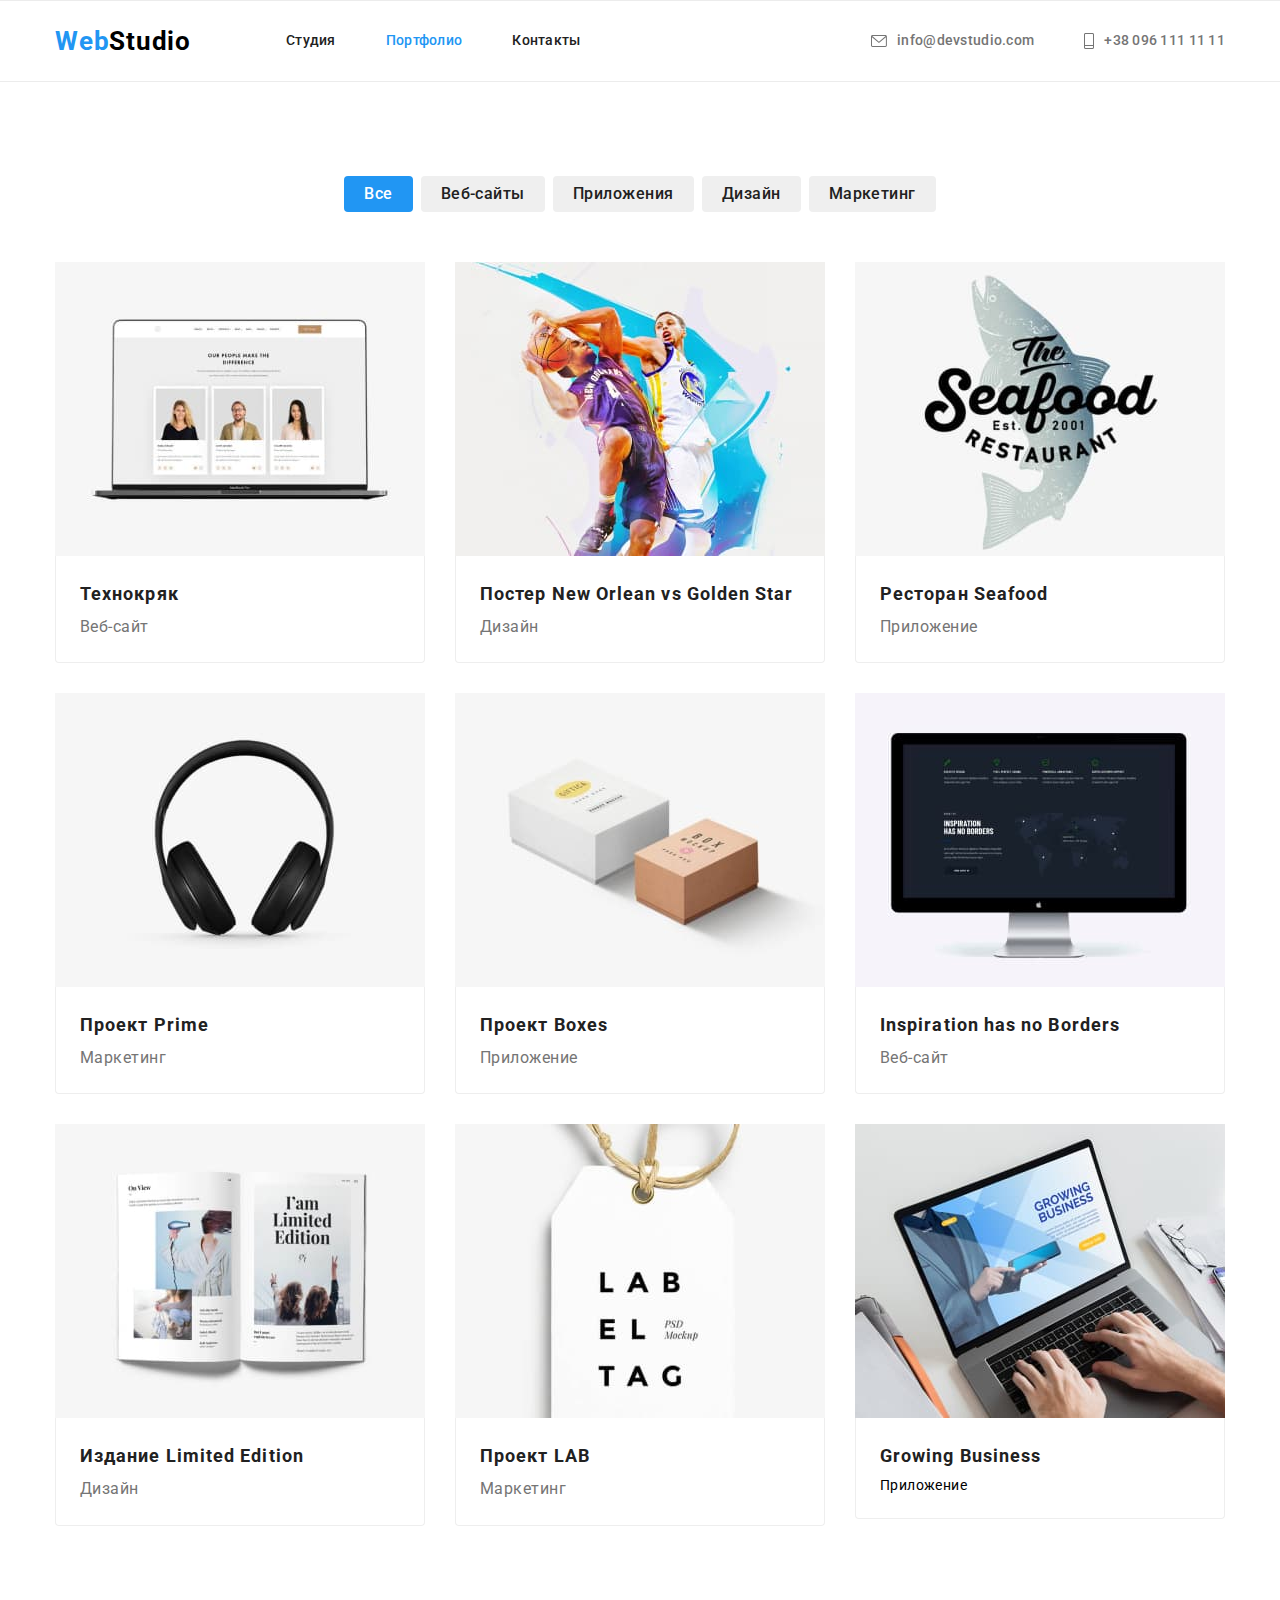
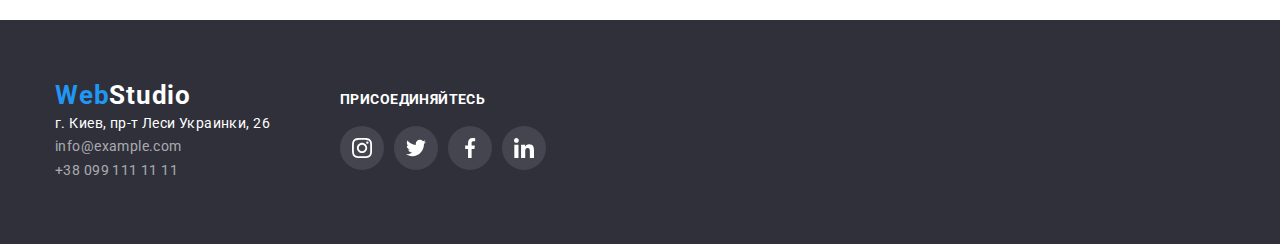
==== commit 67c4415d: "save" ====
--- a/portfolio.html
+++ b/portfolio.html
@@ -44,7 +44,7 @@
                 </svg>info@devstudio.com</a></li>
 
             <li class="header-tel-item"><a class="header-link link" href="tel:+380961111111">
-                <svg class="contact-link-icon" width="16" height="12">
+                <svg class="contact-link-icon" width="10" height="16">
                     <use href="./images/icons.svg#icon-telephone"></use>
                 </svg>+38 096 111 11 11</a></li>
 
@@ -143,35 +143,35 @@
             <h3 class="soc-links-footer-title">присоединяйтесь</h3>
             <ul class="soc-links-footer-list">
                 <li class="soc-links-footer-item">
-                    <div class="soc-links-footer">
+                    <a class="soc-links-footer">
                         <svg class="soc-links-footer-link" width="20" height="20">
                             <use href="./images/icons.svg#icon-instagram"></use>
                         </svg>
-                    </div>
+                    </a>
                 </li>
 
                 <li class="soc-links-footer-item">
-                    <div class="soc-links-footer">
+                    <a class="soc-links-footer">
                         <svg class="soc-links-footer-link" width="20" height="20">
                             <use href="./images/icons.svg#icon-twitter"></use>
                         </svg>
-                    </div>
+                    </a>
                 </li>
 
                 <li class="soc-links-footer-item">
-                    <div class="soc-links-footer">
+                    <a class="soc-links-footer">
                         <svg class="soc-links-footer-link" width="20" height="20">
                             <use href="./images/icons.svg#icon-facebook"></use>
                         </svg>
-                    </div>
+                    </a>
                 </li>
 
                 <li class="soc-links-footer-item">
-                    <div class="soc-links-footer">
+                    <a class="soc-links-footer">
                         <svg class="soc-links-footer-link" width="20" height="20">
                             <use href="./images/icons.svg#icon-linkedin"></use>
                         </svg>
-                    </div>
+                    </a>
                 </li>
 
             </ul>
--- a/css/styles.css
+++ b/css/styles.css
@@ -557,7 +557,6 @@
 
         .regular-us {
             display:flex;
-            
             gap: 30px;
         }
 
@@ -567,11 +566,7 @@
                 
             }
 
-                .regular-icon {
-                    fill: rgba(175, 177, 184, 1);
-                    width: 106px;
-                    height: 60px;
-                }
+               
 
                 .regular-icon-list {
                     border: 1px solid #AFB1B8;
@@ -584,9 +579,20 @@
                     
                 }
 
+                .regular-icon-list:hover,
+                .regular-icon-list:focus {
+                    border: 1px solid var(--accent-text-color);
+                }
+
+                .regular-icon {
+                    fill: rgba(175, 177, 184, 1);
+                
+                }
+
+                 
+
                 .regular-icon-list:hover .regular-icon,
                 .regular-icon-list:focus .regular-icon {
-                    border: 1px solid var(--accent-text-color);
                     fill: var(--accent-txt-color);
                 
                 }
@@ -697,8 +703,8 @@
                 line-height: 1.19;
                 text-align: center;
                 letter-spacing: 0.03em;
-
                 color:var(--card-text);
+                margin-bottom: 16px;
             }
 
 
@@ -712,8 +718,8 @@
                    }
 
             .team-soc-link {
-                width: 40px;
-                height: 40%;
+                width: 44px;
+                height: 44px;
                 border-radius: 50%;
                 background-color: #fff;
                 display: flex;
@@ -741,9 +747,13 @@
             .team-soc-list {
                 display: flex;
                 justify-content: center;
+                padding: 0;
             }
 
             
+            .footer-cntct {
+                margin-right: 70px;
+            }
 
 
 
@@ -798,6 +808,7 @@
      .soc-links-footer-list {
         display: flex;
         gap: 10px;
+        padding: 0;
      }
 
      .soc-links-footer {
@@ -815,7 +826,7 @@
 
      .soc-links-footer:hover,
      .soc-links-footer:focus {
-        border-color: var(--accent-txt-color);
+        background: var(--accent-txt-color);
         fill: #FFFFFF;
         cursor: pointer;
      }
